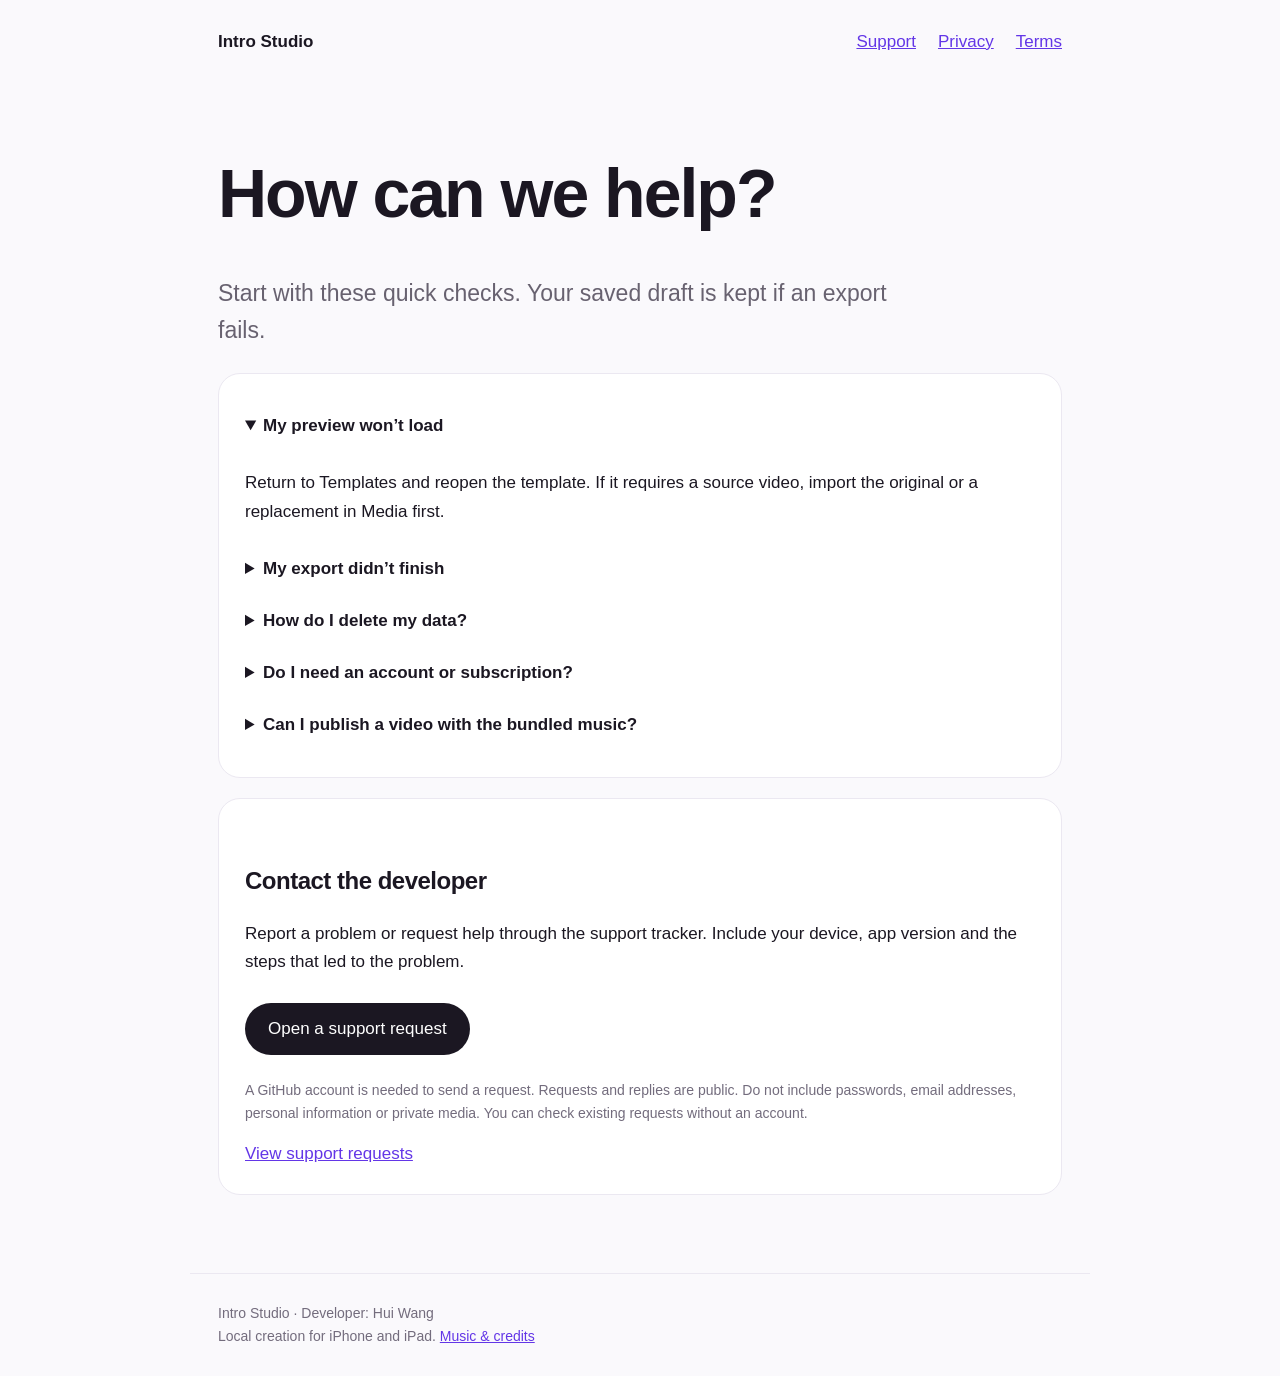
==== support.html @ 1ba9ff50 "Add app support, privacy, terms and music credits" ====
<!doctype html><html lang="en"><head><meta charset="utf-8"><meta name="viewport" content="width=device-width, initial-scale=1"><meta name="description" content="Intro Studio — animated intro titles, on-device creation, help and privacy."><title>Support · Intro Studio</title><link rel="stylesheet" href="style.css"><link rel="icon" href="icon.png"></head><body><nav><a href="index.html">Intro Studio</a><a href="support.html">Support</a><a href="privacy.html">Privacy</a><a href="terms.html">Terms</a></nav><main><h1>How can we help?</h1><p class="lede">Start with these quick checks. Your saved draft is kept if an export fails.</p><div class="card"><details open><summary>My preview won’t load</summary><p>Return to Templates and reopen the template. If it requires a source video, import the original or a replacement in Media first.</p></details><details><summary>My export didn’t finish</summary><p>Keep the app in the foreground, check available storage and retry. If Photos permission is off, save to Files or share instead.</p></details><details><summary>How do I delete my data?</summary><p>Delete drafts and exported videos in Projects. Removing the app removes its local app data. Copies in Photos, Files, backups or shared elsewhere are managed separately. Back up work you want to keep first.</p></details><details><summary>Do I need an account or subscription?</summary><p>No. This release lets you create and export without an account, subscription or in-app purchase.</p></details><details><summary>Can I publish a video with the bundled music?</summary><p>See the original track and CC BY 4.0 attribution in Music &amp; Credits. Keep the required attribution with your published video.</p></details></div><section class="card"><h2>Contact the developer</h2><p>Report a problem or request help through the support tracker. Include your device, app version and the steps that led to the problem.</p><a class="button" href="https://github.com/caochengzhou1715-byte/intro-studio-support/issues/new/choose">Open a support request</a><p class="note">A GitHub account is needed to send a request. Requests and replies are public. Do not include passwords, email addresses, personal information or private media. You can check existing requests without an account.</p><a href="https://github.com/caochengzhou1715-byte/intro-studio-support/issues">View support requests</a></section></main><footer>Intro Studio · Developer: Hui Wang<br>Local creation for iPhone and iPad. <a href="credits.html">Music &amp; credits</a></footer></body></html>
---- style.css ----
*{box-sizing:border-box}body{margin:0;background:#faf9fc;color:#1b1722;font:17px/1.65 -apple-system,BlinkMacSystemFont,"Segoe UI",sans-serif}main,nav,footer{max-width:900px;margin:auto;padding:28px}nav{display:flex;gap:22px;align-items:center;flex-wrap:wrap}nav a:first-child{font-weight:750;margin-right:auto;color:#1b1722;text-decoration:none}a{color:#6336e7}h1{font-size:clamp(38px,7vw,68px);letter-spacing:-2px;line-height:1.05}h2{font-size:24px;letter-spacing:-.5px;margin-top:36px}p{white-space:pre-line}.hero{padding:46px 0 24px}.hero img{width:94px;border-radius:23px}.lede{font-size:23px;color:#686270;max-width:680px}.button{display:inline-block;background:#1b1722;color:white;padding:12px 23px;border-radius:28px;text-decoration:none;margin:10px 14px 10px 0}.card{padding:26px;background:white;border:1px solid #ebe8f1;border-radius:22px;margin:20px 0}.note,footer{font-size:14px;color:#736c7d}footer{border-top:1px solid #ebe8f1;margin-top:30px}a:focus-visible{outline:3px solid #b7a0ff;outline-offset:4px}summary{cursor:pointer;font-weight:600;padding:12px 0}@media(max-width:540px){nav{gap:15px;padding:20px}main{padding:20px}.card{padding:20px}}
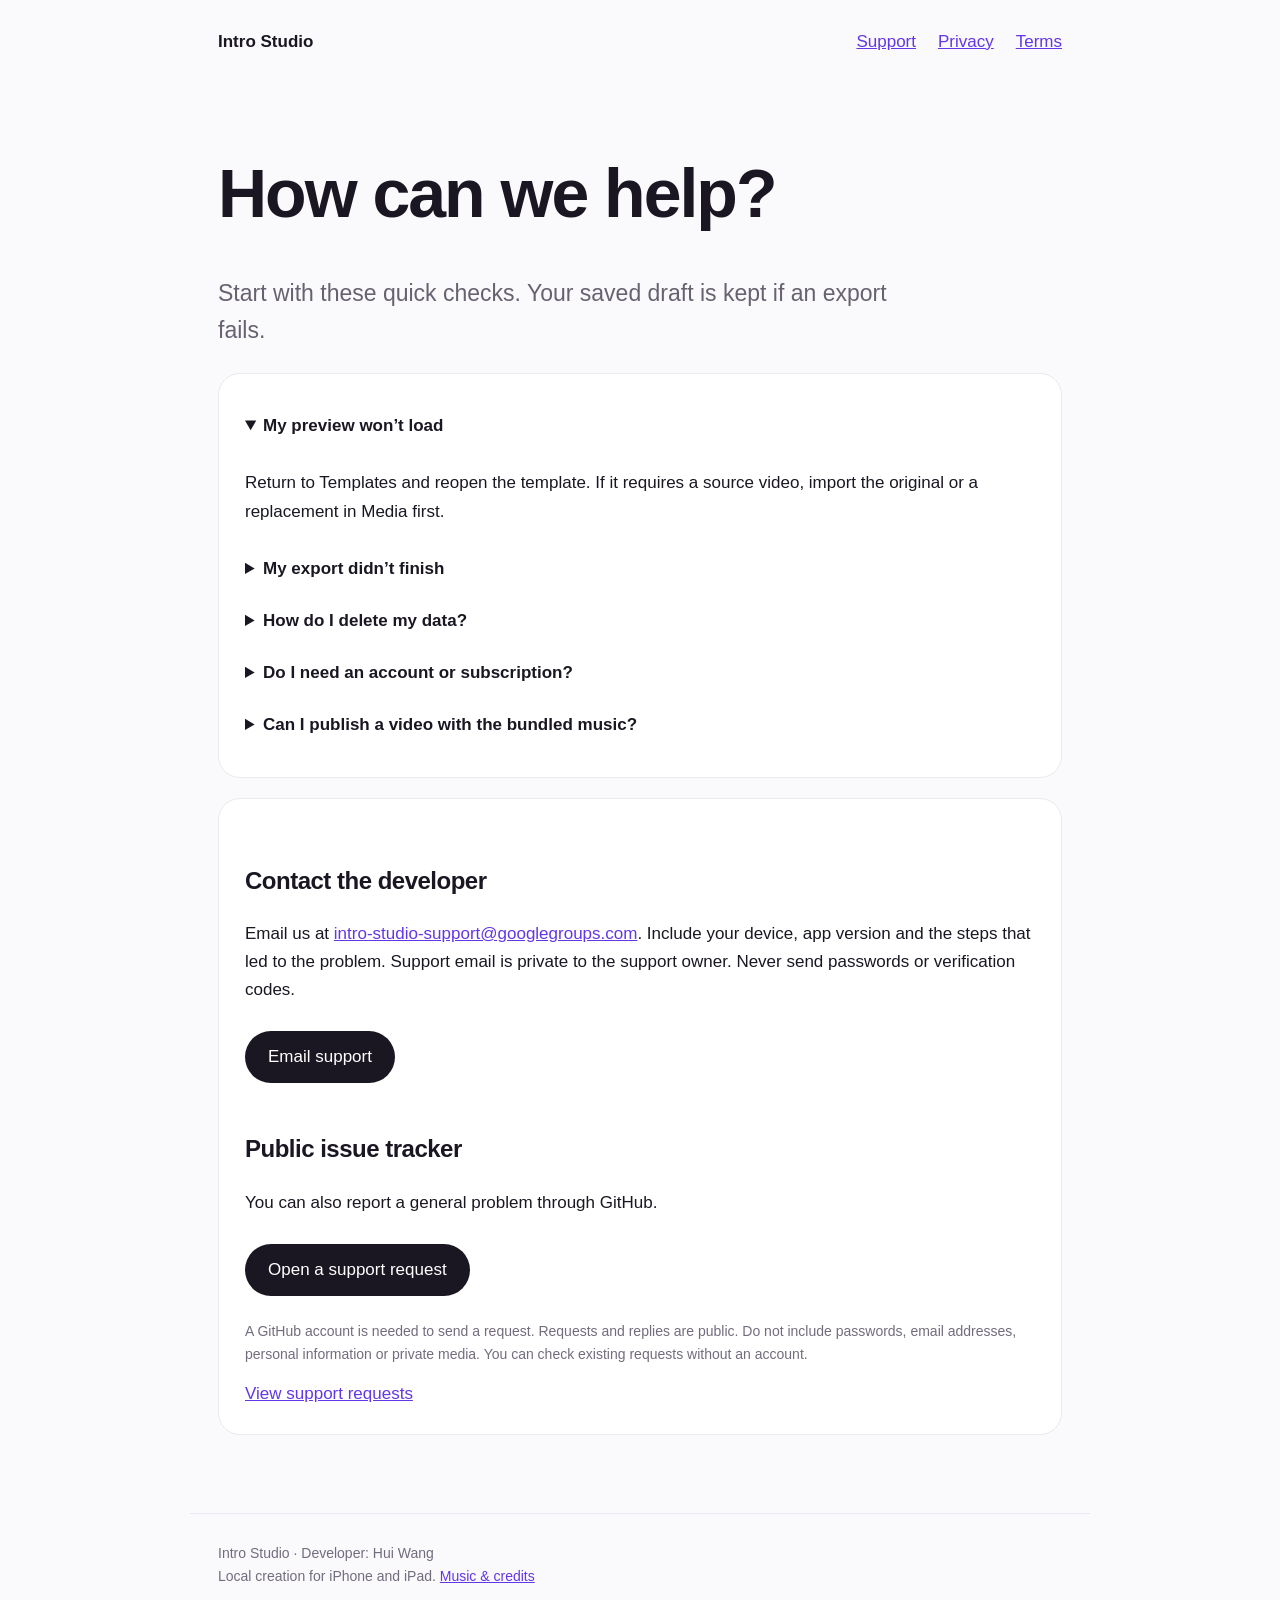
==== commit d896c6be: "Add verified product support email and private support disclosure" ====
--- a/support.html
+++ b/support.html
@@ -1 +1 @@
-<!doctype html><html lang="en"><head><meta charset="utf-8"><meta name="viewport" content="width=device-width, initial-scale=1"><meta name="description" content="Intro Studio — animated intro titles, on-device creation, help and privacy."><title>Support · Intro Studio</title><link rel="stylesheet" href="style.css"><link rel="icon" href="icon.png"></head><body><nav><a href="index.html">Intro Studio</a><a href="support.html">Support</a><a href="privacy.html">Privacy</a><a href="terms.html">Terms</a></nav><main><h1>How can we help?</h1><p class="lede">Start with these quick checks. Your saved draft is kept if an export fails.</p><div class="card"><details open><summary>My preview won’t load</summary><p>Return to Templates and reopen the template. If it requires a source video, import the original or a replacement in Media first.</p></details><details><summary>My export didn’t finish</summary><p>Keep the app in the foreground, check available storage and retry. If Photos permission is off, save to Files or share instead.</p></details><details><summary>How do I delete my data?</summary><p>Delete drafts and exported videos in Projects. Removing the app removes its local app data. Copies in Photos, Files, backups or shared elsewhere are managed separately. Back up work you want to keep first.</p></details><details><summary>Do I need an account or subscription?</summary><p>No. This release lets you create and export without an account, subscription or in-app purchase.</p></details><details><summary>Can I publish a video with the bundled music?</summary><p>See the original track and CC BY 4.0 attribution in Music &amp; Credits. Keep the required attribution with your published video.</p></details></div><section class="card"><h2>Contact the developer</h2><p>Report a problem or request help through the support tracker. Include your device, app version and the steps that led to the problem.</p><a class="button" href="https://github.com/caochengzhou1715-byte/intro-studio-support/issues/new/choose">Open a support request</a><p class="note">A GitHub account is needed to send a request. Requests and replies are public. Do not include passwords, email addresses, personal information or private media. You can check existing requests without an account.</p><a href="https://github.com/caochengzhou1715-byte/intro-studio-support/issues">View support requests</a></section></main><footer>Intro Studio · Developer: Hui Wang<br>Local creation for iPhone and iPad. <a href="credits.html">Music &amp; credits</a></footer></body></html>+<!doctype html><html lang="en"><head><meta charset="utf-8"><meta name="viewport" content="width=device-width, initial-scale=1"><meta name="description" content="Intro Studio — animated intro titles, on-device creation, help and privacy."><title>Support · Intro Studio</title><link rel="stylesheet" href="style.css"><link rel="icon" href="icon.png"></head><body><nav><a href="index.html">Intro Studio</a><a href="support.html">Support</a><a href="privacy.html">Privacy</a><a href="terms.html">Terms</a></nav><main><h1>How can we help?</h1><p class="lede">Start with these quick checks. Your saved draft is kept if an export fails.</p><div class="card"><details open><summary>My preview won’t load</summary><p>Return to Templates and reopen the template. If it requires a source video, import the original or a replacement in Media first.</p></details><details><summary>My export didn’t finish</summary><p>Keep the app in the foreground, check available storage and retry. If Photos permission is off, save to Files or share instead.</p></details><details><summary>How do I delete my data?</summary><p>Delete drafts and exported videos in Projects. Removing the app removes its local app data. Copies in Photos, Files, backups or shared elsewhere are managed separately. For an optional account, open Settings, Account, Delete Account and follow the verification steps. Back up work you want to keep first.</p></details><details><summary>Do I need an account or subscription?</summary><p>No. You can create and export as a guest, or choose an optional account. This release has no subscription or in-app purchase. Signing in does not upload or sync your projects.</p></details><details><summary>Can I publish a video with the bundled music?</summary><p>See the original track and CC BY 4.0 attribution in Music &amp; Credits. Keep the required attribution with your published video.</p></details></div><section class="card"><h2>Contact the developer</h2><p>Email us at <a href="mailto:intro-studio-support@googlegroups.com">intro-studio-support@googlegroups.com</a>. Include your device, app version and the steps that led to the problem. Support email is private to the support owner. Never send passwords or verification codes.</p><a class="button" href="mailto:intro-studio-support@googlegroups.com">Email support</a><h2>Public issue tracker</h2><p>You can also report a general problem through GitHub.</p><a class="button" href="https://github.com/caochengzhou1715-byte/intro-studio-support/issues/new/choose">Open a support request</a><p class="note">A GitHub account is needed to send a request. Requests and replies are public. Do not include passwords, email addresses, personal information or private media. You can check existing requests without an account.</p><a href="https://github.com/caochengzhou1715-byte/intro-studio-support/issues">View support requests</a></section></main><footer>Intro Studio · Developer: Hui Wang<br>Local creation for iPhone and iPad. <a href="credits.html">Music &amp; credits</a></footer></body></html>
